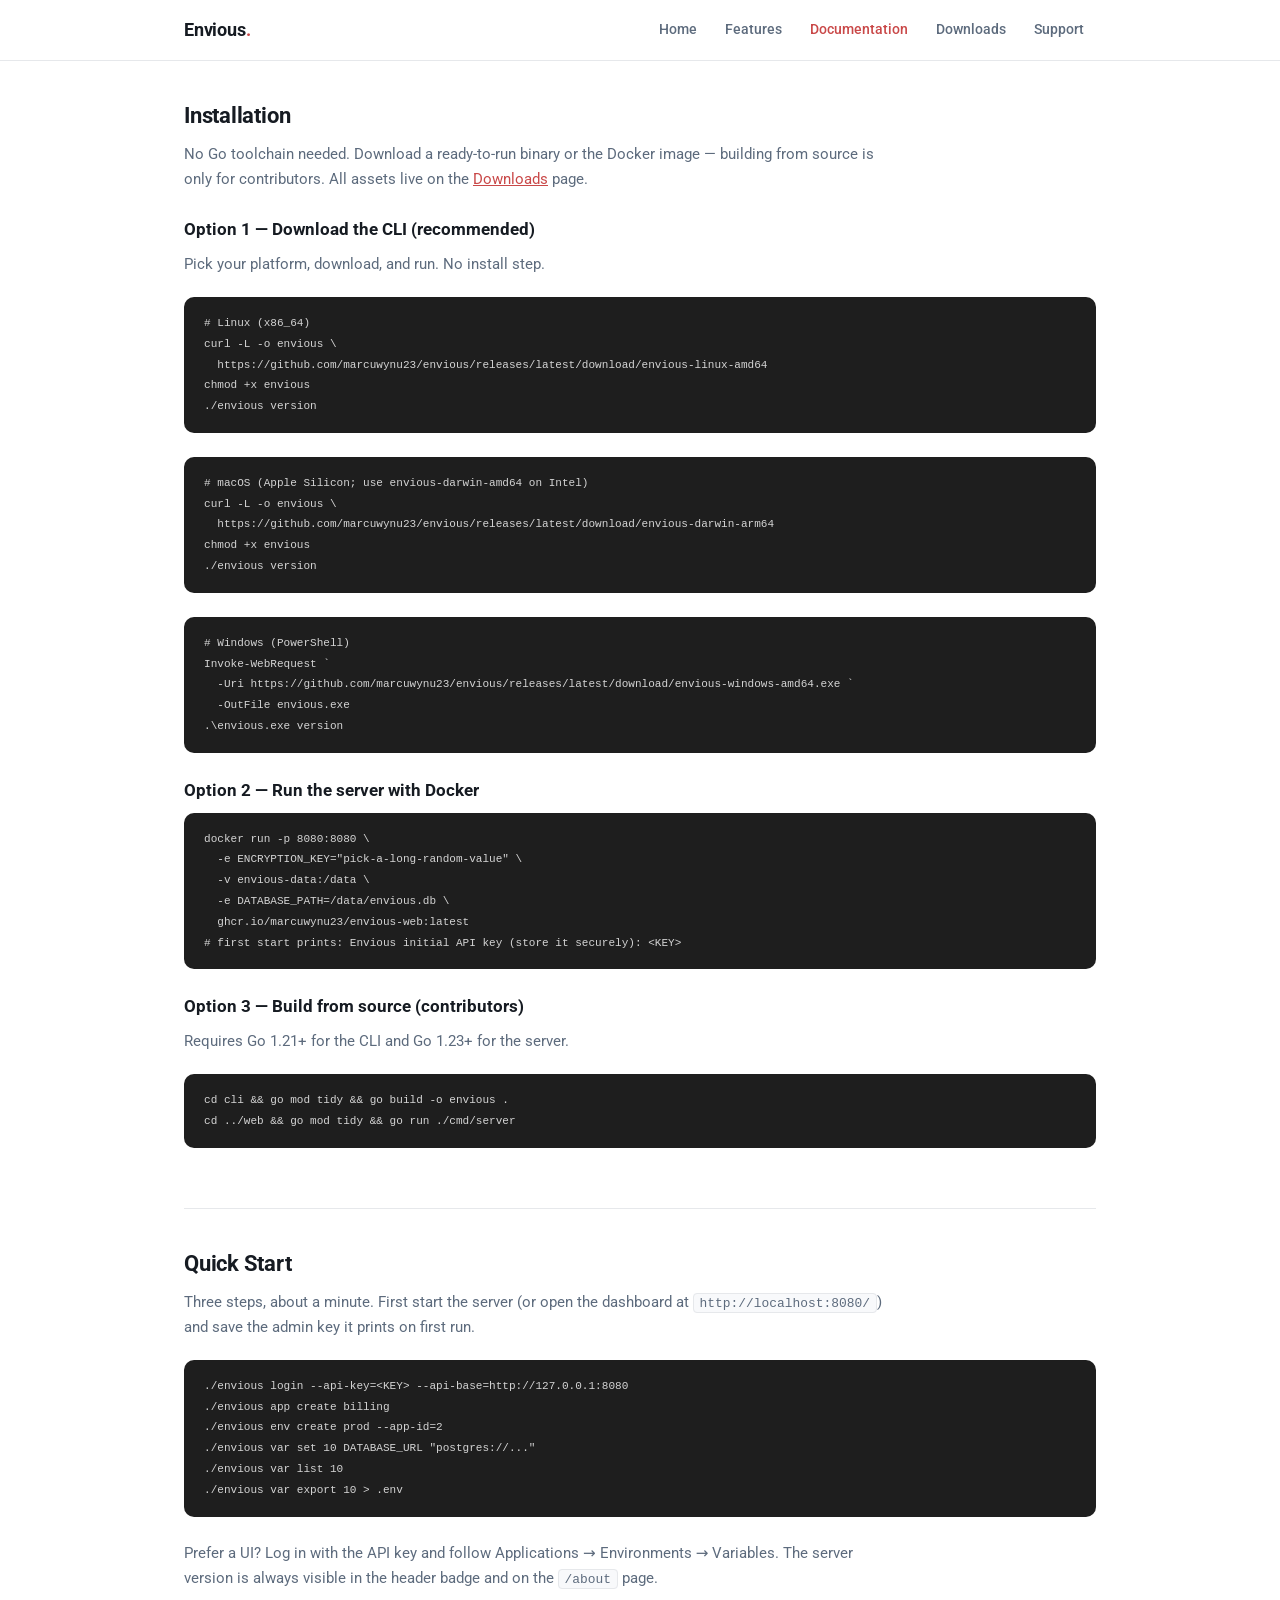
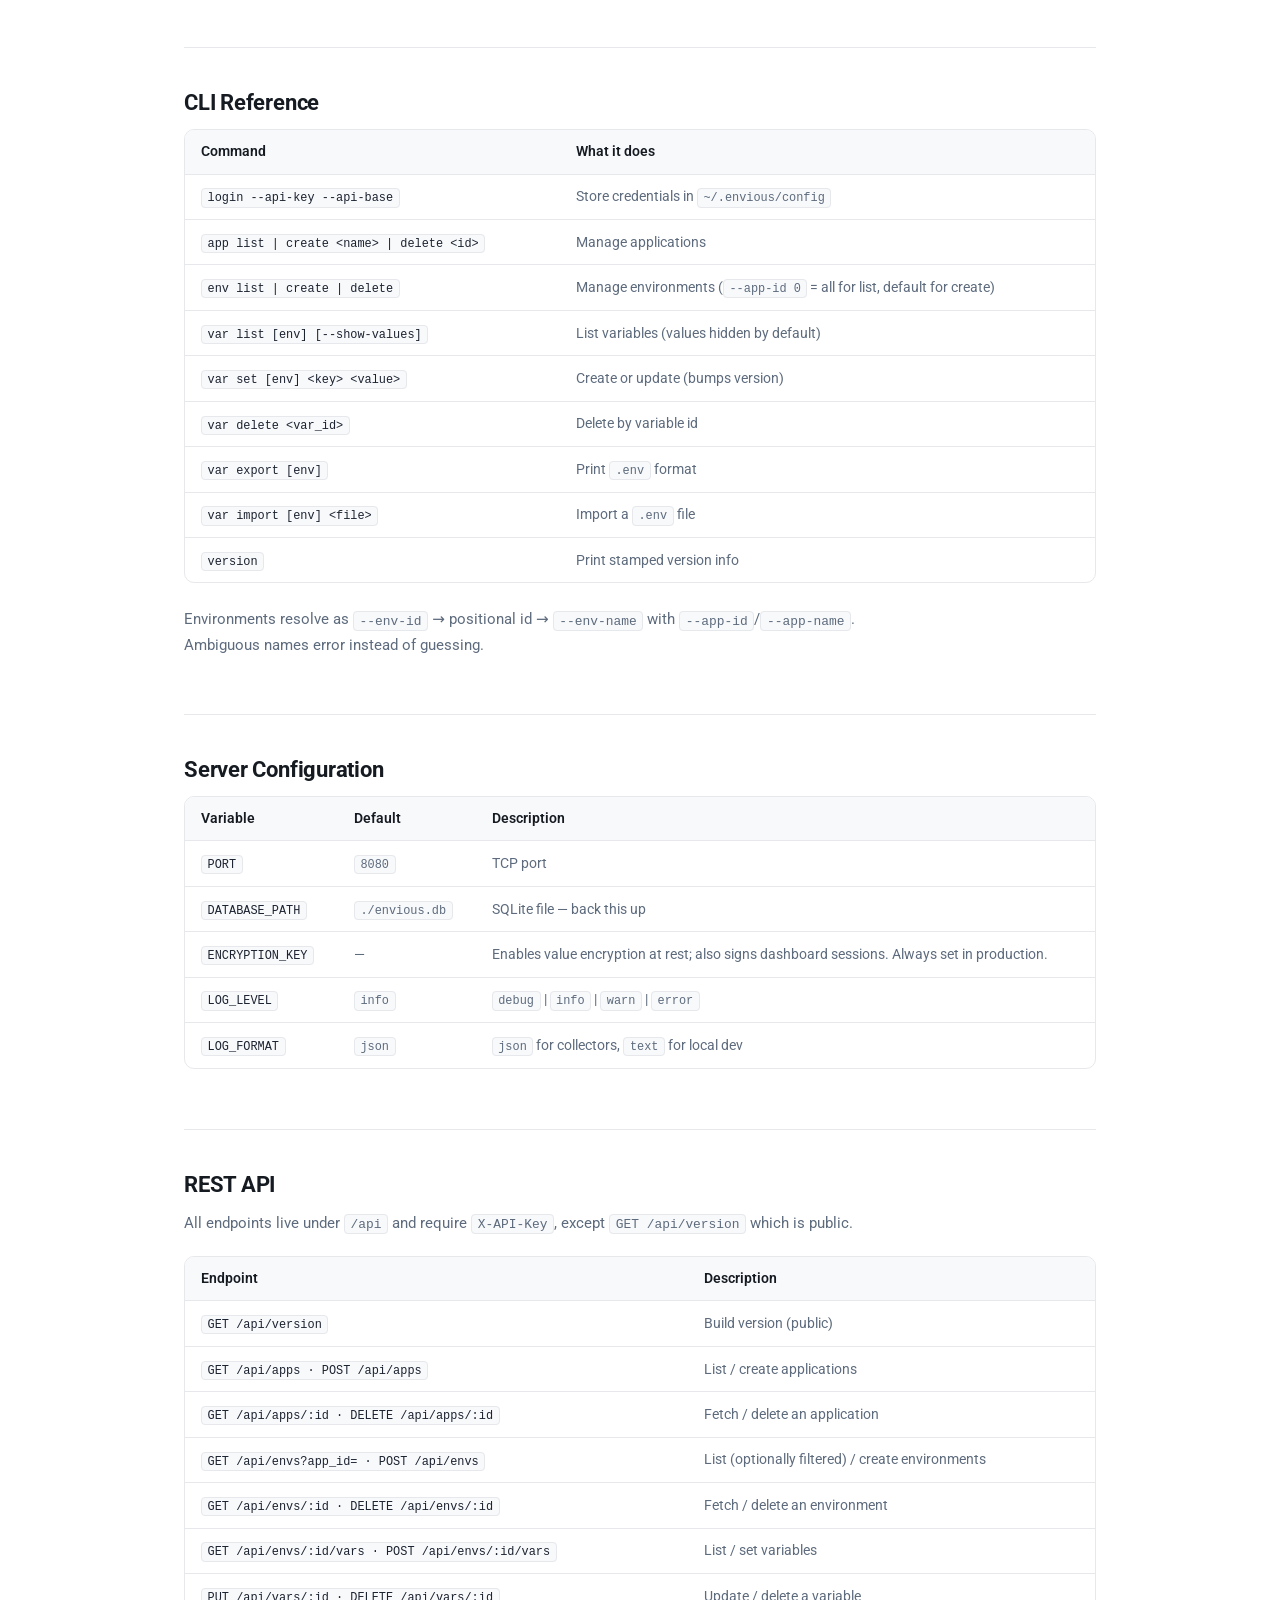
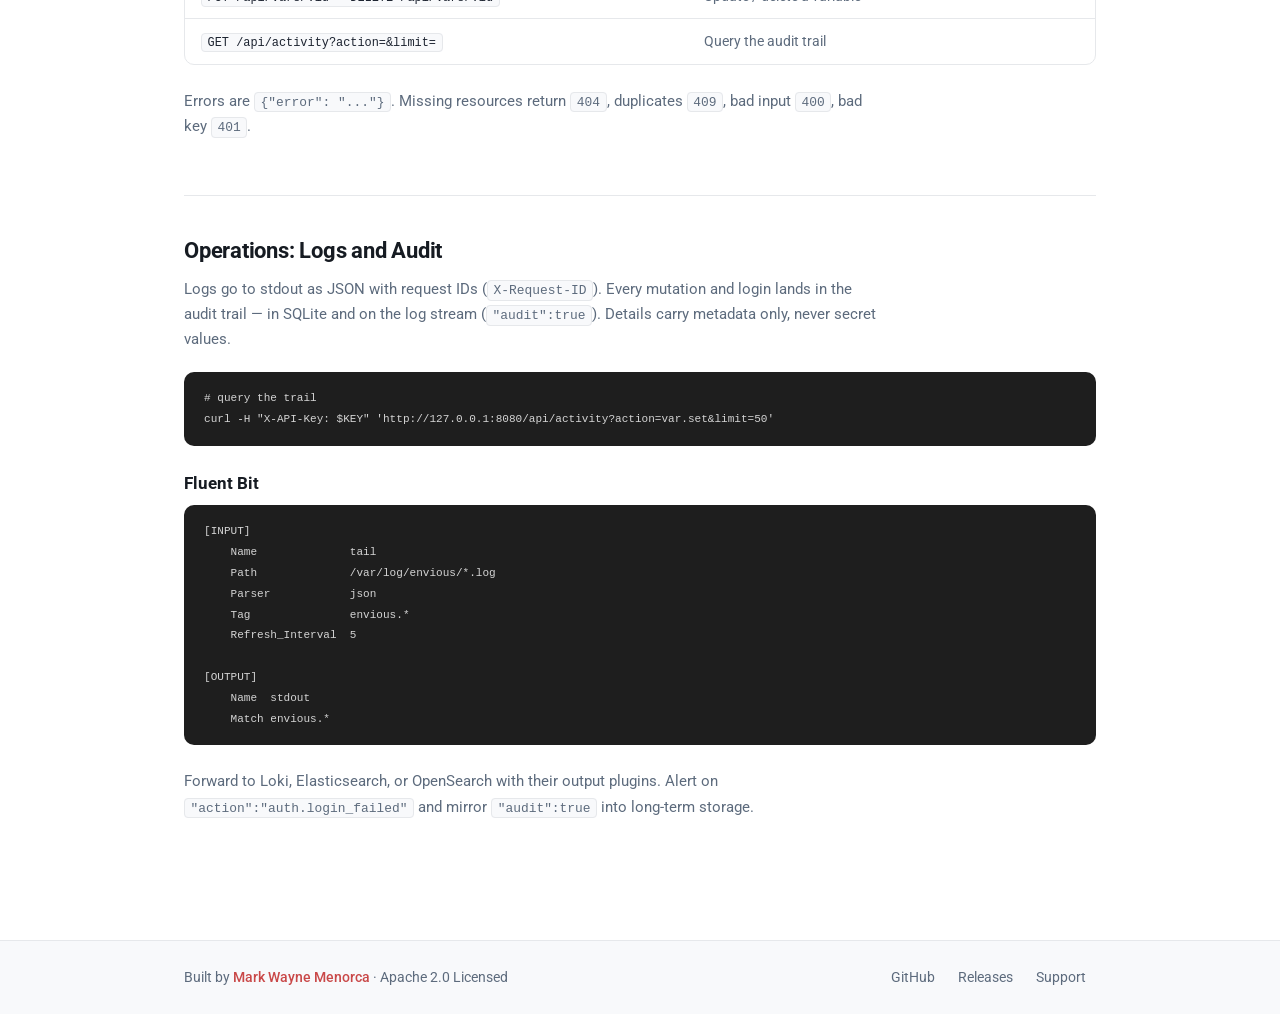
==== docs/documentation.html @ 9991ced7 "docs(site): add official website in docs folder Add enterprise site with home, documentation, downlo" ====
<!doctype html>
<html lang="en">

<head>
  <meta charset="UTF-8" />
  <meta name="viewport" content="width=device-width, initial-scale=1.0" />
  <title>Envious Documentation — Install, Configure, Operate</title>
  <meta name="description"
    content="Envious documentation: installation, quick start, CLI reference, server configuration, REST API, audit trail, and Fluent Bit log collection." />
  <meta name="author" content="Mark Wayne Menorca" />
  <meta name="robots" content="index,follow" />
  <link rel="canonical" href="https://marcuwynu23.github.io/envious/documentation.html" />
  <meta property="og:type" content="website" />
  <meta property="og:title" content="Envious Documentation" />
  <meta property="og:description" content="Install, configure, and operate your self-hosted Envious server." />
  <meta property="og:url" content="https://marcuwynu23.github.io/envious/documentation.html" />
  <link rel="preconnect" href="https://fonts.googleapis.com" />
  <link rel="preconnect" href="https://fonts.gstatic.com" crossorigin />
  <link href="https://fonts.googleapis.com/css2?family=Roboto:ital,wght@0,300;0,400;0,500;0,700;1,400&display=swap"
    rel="stylesheet" />
  <link rel="stylesheet" href="styles.css" />
</head>

<body>
  <header class="header">
    <div class="header-inner">
      <a href="index.html" class="logo">Envious<span>.</span></a>
      <button type="button" class="nav-toggle" id="nav-toggle" aria-label="Open menu" aria-expanded="false"
        aria-controls="nav-drawer">
        <span class="nav-toggle__bar"></span>
        <span class="nav-toggle__bar"></span>
        <span class="nav-toggle__bar"></span>
      </button>
      <nav class="nav">
        <a href="index.html">Home</a>
        <a href="index.html#features">Features</a>
        <a href="documentation.html" class="active">Documentation</a>
        <a href="downloads.html">Downloads</a>
        <a href="support.html">Support</a>
      </nav>
      <div class="nav-backdrop" id="nav-backdrop" aria-hidden="true"></div>
      <div class="nav-drawer" id="nav-drawer" role="dialog" aria-label="Navigation menu" aria-hidden="true">
        <ul class="nav-drawer__links">
          <li><a href="index.html">Home</a></li>
          <li><a href="index.html#features">Features</a></li>
          <li><a href="documentation.html">Documentation</a></li>
          <li><a href="downloads.html">Downloads</a></li>
          <li><a href="support.html">Support</a></li>
        </ul>
      </div>
    </div>
  </header>

  <main class="container-fluid">
    <section id="installation">
      <h2>Installation</h2>
      <p class="section-lead">No Go toolchain needed. Download a ready-to-run binary or the Docker image —
        building from source is only for contributors. All assets live on the
        <a href="downloads.html">Downloads</a> page.</p>
      <h3>Option 1 — Download the CLI (recommended)</h3>
      <p class="section-lead">Pick your platform, download, and run. No install step.</p>
      <pre class="block"><code># Linux (x86_64)
curl -L -o envious \
  https://github.com/marcuwynu23/envious/releases/latest/download/envious-linux-amd64
chmod +x envious
./envious version</code></pre>
      <pre class="block"><code># macOS (Apple Silicon; use envious-darwin-amd64 on Intel)
curl -L -o envious \
  https://github.com/marcuwynu23/envious/releases/latest/download/envious-darwin-arm64
chmod +x envious
./envious version</code></pre>
      <pre class="block"><code># Windows (PowerShell)
Invoke-WebRequest `
  -Uri https://github.com/marcuwynu23/envious/releases/latest/download/envious-windows-amd64.exe `
  -OutFile envious.exe
.\envious.exe version</code></pre>
      <h3>Option 2 — Run the server with Docker</h3>
      <pre class="block"><code>docker run -p 8080:8080 \
  -e ENCRYPTION_KEY="pick-a-long-random-value" \
  -v envious-data:/data \
  -e DATABASE_PATH=/data/envious.db \
  ghcr.io/marcuwynu23/envious-web:latest
# first start prints: Envious initial API key (store it securely): &lt;KEY&gt;</code></pre>
      <h3>Option 3 — Build from source (contributors)</h3>
      <p class="section-lead">Requires Go 1.21+ for the CLI and Go 1.23+ for the server.</p>
      <pre class="block"><code>cd cli &amp;&amp; go mod tidy &amp;&amp; go build -o envious .
cd ../web &amp;&amp; go mod tidy &amp;&amp; go run ./cmd/server</code></pre>
    </section>

    <section id="quickstart">
      <h2>Quick Start</h2>
      <p class="section-lead">Three steps, about a minute. First start the server (or open the dashboard at
        <code>http://localhost:8080/</code>) and save the admin key it prints on first run.</p>
      <pre class="block"><code>./envious login --api-key=&lt;KEY&gt; --api-base=http://127.0.0.1:8080
./envious app create billing
./envious env create prod --app-id=2
./envious var set 10 DATABASE_URL "postgres://..."
./envious var list 10
./envious var export 10 &gt; .env</code></pre>
      <p class="section-lead">Prefer a UI? Log in with the API key and follow Applications → Environments → Variables. The server version is always visible in the header badge and on the <code>/about</code> page.</p>
    </section>

    <section id="cli">
      <h2>CLI Reference</h2>
      <div class="table-wrap">
        <table class="spec">
          <tr><th>Command</th><th>What it does</th></tr>
          <tr><td><code>login --api-key --api-base</code></td><td>Store credentials in <code>~/.envious/config</code></td></tr>
          <tr><td><code>app list | create &lt;name&gt; | delete &lt;id&gt;</code></td><td>Manage applications</td></tr>
          <tr><td><code>env list | create | delete</code></td><td>Manage environments (<code>--app-id 0</code> = all for list, default for create)</td></tr>
          <tr><td><code>var list [env] [--show-values]</code></td><td>List variables (values hidden by default)</td></tr>
          <tr><td><code>var set [env] &lt;key&gt; &lt;value&gt;</code></td><td>Create or update (bumps version)</td></tr>
          <tr><td><code>var delete &lt;var_id&gt;</code></td><td>Delete by variable id</td></tr>
          <tr><td><code>var export [env]</code></td><td>Print <code>.env</code> format</td></tr>
          <tr><td><code>var import [env] &lt;file&gt;</code></td><td>Import a <code>.env</code> file</td></tr>
          <tr><td><code>version</code></td><td>Print stamped version info</td></tr>
        </table>
      </div>
      <p class="section-lead">Environments resolve as <code>--env-id</code> → positional id → <code>--env-name</code> with <code>--app-id</code>/<code>--app-name</code>. Ambiguous names error instead of guessing.</p>
    </section>

    <section id="configuration">
      <h2>Server Configuration</h2>
      <div class="table-wrap">
        <table class="spec">
          <tr><th>Variable</th><th>Default</th><th>Description</th></tr>
          <tr><td><code>PORT</code></td><td><code>8080</code></td><td>TCP port</td></tr>
          <tr><td><code>DATABASE_PATH</code></td><td><code>./envious.db</code></td><td>SQLite file — back this up</td></tr>
          <tr><td><code>ENCRYPTION_KEY</code></td><td>—</td><td>Enables value encryption at rest; also signs dashboard sessions. Always set in production.</td></tr>
          <tr><td><code>LOG_LEVEL</code></td><td><code>info</code></td><td><code>debug</code> | <code>info</code> | <code>warn</code> | <code>error</code></td></tr>
          <tr><td><code>LOG_FORMAT</code></td><td><code>json</code></td><td><code>json</code> for collectors, <code>text</code> for local dev</td></tr>
        </table>
      </div>
    </section>

    <section id="api">
      <h2>REST API</h2>
      <p class="section-lead">All endpoints live under <code>/api</code> and require <code>X-API-Key</code>, except <code>GET /api/version</code> which is public.</p>
      <div class="table-wrap">
        <table class="spec">
          <tr><th>Endpoint</th><th>Description</th></tr>
          <tr><td><code>GET /api/version</code></td><td>Build version (public)</td></tr>
          <tr><td><code>GET /api/apps · POST /api/apps</code></td><td>List / create applications</td></tr>
          <tr><td><code>GET /api/apps/:id · DELETE /api/apps/:id</code></td><td>Fetch / delete an application</td></tr>
          <tr><td><code>GET /api/envs?app_id= · POST /api/envs</code></td><td>List (optionally filtered) / create environments</td></tr>
          <tr><td><code>GET /api/envs/:id · DELETE /api/envs/:id</code></td><td>Fetch / delete an environment</td></tr>
          <tr><td><code>GET /api/envs/:id/vars · POST /api/envs/:id/vars</code></td><td>List / set variables</td></tr>
          <tr><td><code>PUT /api/vars/:id · DELETE /api/vars/:id</code></td><td>Update / delete a variable</td></tr>
          <tr><td><code>GET /api/activity?action=&amp;limit=</code></td><td>Query the audit trail</td></tr>
        </table>
      </div>
      <p class="section-lead">Errors are <code>{"error": "..."}</code>. Missing resources return <code>404</code>, duplicates <code>409</code>, bad input <code>400</code>, bad key <code>401</code>.</p>
    </section>

    <section id="operations">
      <h2>Operations: Logs and Audit</h2>
      <p class="section-lead">Logs go to stdout as JSON with request IDs (<code>X-Request-ID</code>). Every mutation and login lands in the audit trail — in SQLite and on the log stream (<code>"audit":true</code>). Details carry metadata only, never secret values.</p>
      <pre class="block"><code># query the trail
curl -H "X-API-Key: $KEY" 'http://127.0.0.1:8080/api/activity?action=var.set&amp;limit=50'</code></pre>
      <h3>Fluent Bit</h3>
      <pre class="block"><code>[INPUT]
    Name              tail
    Path              /var/log/envious/*.log
    Parser            json
    Tag               envious.*
    Refresh_Interval  5

[OUTPUT]
    Name  stdout
    Match envious.*</code></pre>
      <p class="section-lead">Forward to Loki, Elasticsearch, or OpenSearch with their output plugins. Alert on <code>"action":"auth.login_failed"</code> and mirror <code>"audit":true</code> into long-term storage.</p>
    </section>
  </main>

  <footer class="footer">
    <div class="footer-inner">
      <p class="footer-credit">Built by <a href="https://github.com/marcuwynu23">Mark Wayne Menorca</a> · Apache 2.0 Licensed</p>
      <div class="footer-links">
        <a href="https://github.com/marcuwynu23/envious">GitHub</a>
        <a href="https://github.com/marcuwynu23/envious/releases">Releases</a>
        <a href="support.html">Support</a>
      </div>
    </div>
  </footer>

  <script src="nav.js"></script>
</body>

</html>
---- docs/styles.css ----
/* Envious docs site — clean professional light theme.
   Sticky white header, contained content column, compact hero,
   static footer. Brand accent is Envious red, used sparingly. */
:root {
  --bg: #ffffff;
  --bg-soft: #f8f9fb;
  --surface: #fff;
  --border: #e6e8eb;
  --text: #1c2330;
  --text-muted: #5d6b7d;
  --accent: #c94848;
  --accent-hover: #a33333;
  --ink: #161b22;
  --content-width: 960px;
}

* { box-sizing: border-box; }
html { scroll-behavior: smooth; }

body {
  margin: 0;
  min-height: 100vh;
  font-family: "Roboto", system-ui, -apple-system, "Segoe UI", sans-serif;
  background: var(--bg);
  color: var(--text);
  line-height: 1.65;
  font-size: 16px;
  display: flex;
  flex-direction: column;
}

main.container-fluid, .container-fluid {
  width: 100%;
  max-width: var(--content-width);
  margin: 0 auto;
  padding: 0 1.5rem 3rem;
  flex: 1;
}

/* ----- Sticky Header ----- */
.header {
  position: sticky; top: 0; z-index: 100;
  background: rgba(255, 255, 255, 0.97);
  border-bottom: 1px solid var(--border);
}
.header-inner {
  max-width: var(--content-width);
  margin: 0 auto;
  padding: 0 1.5rem;
  height: 60px;
  display: flex;
  align-items: center;
  justify-content: space-between;
}
.logo { font-weight: 700; font-size: 1.15rem; color: var(--ink); text-decoration: none; letter-spacing: -0.01em; }
.logo span { color: var(--accent); }
.nav { display: flex; gap: 0.25rem; }
.nav a {
  color: var(--text-muted); text-decoration: none; font-size: 0.9rem; font-weight: 500;
  padding: 0.45rem 0.75rem; border-radius: 6px;
}
.nav a:hover { color: var(--text); background: var(--bg-soft); }
.nav a.active { color: var(--accent); }

/* ----- Hero (compact, light) ----- */
.hero { padding: 3.5rem 0 2.5rem; }
.hero-inner {
  display: grid; grid-template-columns: 1fr; gap: 2rem; align-items: center;
}
@media (min-width: 768px) { .hero-inner { grid-template-columns: 1.05fr 1fr; gap: 3rem; } }
.hero-content, .hero-script { min-width: 0; }

.hero-eyebrow {
  display: inline-block; font-size: 0.75rem; font-weight: 700;
  letter-spacing: 0.08em; text-transform: uppercase;
  color: var(--accent); margin: 0 0 0.75rem;
}
.hero h1 {
  font-size: clamp(2rem, 4.5vw, 2.75rem); font-weight: 700;
  margin: 0 0 0.5rem; letter-spacing: -0.02em; color: var(--ink); line-height: 1.15;
}
.hero .tagline { font-size: 1.1rem; color: var(--text); margin: 0 0 0.75rem; font-weight: 500; }
.hero .hero-desc { font-size: 0.95rem; color: var(--text-muted); line-height: 1.65; margin: 0 0 1.25rem; max-width: 34rem; }
.hero-tags { display: flex; flex-wrap: wrap; gap: 0.4rem; margin-bottom: 1.5rem; }
.hero .hero-tags span {
  font-size: 0.72rem; font-weight: 500; color: var(--text-muted);
  background: var(--bg-soft); border: 1px solid var(--border);
  padding: 0.25rem 0.6rem; border-radius: 999px;
}
.hero-cta { display: flex; gap: 0.75rem; flex-wrap: wrap; }
.btn { font-size: 0.875rem; font-weight: 500; padding: 0.6rem 1.25rem; border-radius: 8px; text-decoration: none; font-family: inherit; }
.btn-primary { background: var(--accent); color: #fff; border: 1px solid var(--accent); }
.btn-primary:hover { background: var(--accent-hover); border-color: var(--accent-hover); }
.btn-outline { background: transparent; color: var(--text); border: 1px solid var(--border); }
.btn-outline:hover { border-color: var(--text-muted); }

/* Terminal panel */
.hero-script-editor {
  background: #1e1e1e; border: 1px solid #2d2d2d; border-radius: 10px;
  overflow: hidden; box-shadow: 0 12px 32px rgba(22, 27, 34, 0.18);
}
.hero-script-tabbar {
  display: flex; align-items: center; padding: 0 0.5rem 0 0.75rem;
  background: #252526; border-bottom: 1px solid #333; min-height: 2.25rem;
}
.hero-script-tab {
  font-size: 0.8125rem; font-family: Consolas, "Courier New", monospace;
  padding: 0.4rem 1rem; background: #1e1e1e; color: #fff;
  border-bottom: 2px solid var(--accent); margin-bottom: -1px;
}
.hero-script pre {
  margin: 0; padding: 1rem 1.25rem; background: #1e1e1e; overflow-x: auto;
  font-size: 0.8125rem; line-height: 1.6; color: #d4d4d4;
  font-family: Consolas, "Courier New", monospace;
}
.hero-script pre code { background: none; padding: 0; border: none; color: inherit; }
.term-prompt { color: #4ec9b0; }
.term-comment { color: #6a9955; }
.term-cmd { color: #9cdcfe; }
.term-out { color: #ce9178; }

/* ----- Sections ----- */
section { padding: 2.25rem 0; border-top: 1px solid var(--border); }
section:first-of-type { border-top: 0; }
section h2 { font-size: 1.4rem; font-weight: 700; margin: 0 0 0.5rem; color: var(--ink); letter-spacing: -0.01em; }
section h3 { color: var(--ink); font-size: 1.05rem; margin: 1.5rem 0 0.5rem; }
.intro-text, .why-list, .when-list, .advantages-list {
  font-size: 0.95rem; color: var(--text-muted); line-height: 1.7; margin: 0 0 1rem;
}
.intro-text { max-width: 44rem; }
.why-list, .when-list, .advantages-list { padding-left: 1.25rem; margin-bottom: 0.5rem; }
.why-list li, .when-list li, .advantages-list li { margin-bottom: 0.5rem; }
.why-list strong, .when-list strong { color: var(--text); }
.section-lead { font-size: 0.95rem; color: var(--text-muted); margin: 0 0 1.25rem; max-width: 44rem; }
.section-lead a, .intro-text a { color: var(--accent); }

.use-case-card, .doc-card {
  background: var(--surface); border: 1px solid var(--border);
  border-radius: 10px; padding: 1.25rem 1.4rem; margin-bottom: 0.9rem;
}
.use-case-card h3, .doc-card h3 { font-size: 1rem; font-weight: 600; margin: 0 0 0.4rem; }
.use-case-card p, .doc-card p { margin: 0; font-size: 0.9rem; color: var(--text-muted); line-height: 1.6; }

.features-grid { display: grid; grid-template-columns: repeat(auto-fill, minmax(280px, 1fr)); gap: 0.9rem; }
.feature-card {
  background: var(--surface); border: 1px solid var(--border); border-radius: 10px;
  padding: 1.2rem 1.3rem;
}
.feature-card h3 { font-size: 0.95rem; font-weight: 600; margin: 0 0 0.35rem; }
.feature-card p { margin: 0; font-size: 0.85rem; color: var(--text-muted); line-height: 1.6; }

.doc-links, .download-links { display: flex; flex-direction: column; gap: 0.5rem; }
.doc-links a, .download-links a { color: var(--accent); text-decoration: none; font-size: 0.9rem; }
.doc-links a:hover, .download-links a:hover { text-decoration: underline; }

/* Tables */
.table-wrap { overflow-x: auto; margin: 0 0 1.5rem; border: 1px solid var(--border); border-radius: 10px; background: var(--surface); }
table.spec { width: 100%; border-collapse: collapse; font-size: 0.875rem; }
table.spec th, table.spec td { text-align: left; padding: 0.65rem 1rem; border-bottom: 1px solid var(--border); }
table.spec tr:last-child th, table.spec tr:last-child td { border-bottom: 0; }
table.spec th { background: var(--bg-soft); font-weight: 600; white-space: nowrap; color: var(--ink); }
table.spec td { color: var(--text-muted); }
table.spec td:first-child { color: var(--text); }
table.spec a { color: var(--accent); }

/* Code blocks */
pre.block {
  background: #1e1e1e; color: #d4d4d4; border-radius: 10px;
  padding: 1rem 1.25rem; overflow-x: auto; font-size: 0.8125rem; line-height: 1.6;
  font-family: Consolas, "Courier New", monospace; margin: 0 0 1.5rem;
}
code {
  font-family: Consolas, "Courier New", monospace; font-size: 0.85em;
  background: var(--bg-soft); padding: 0.1rem 0.35rem; border-radius: 4px; border: 1px solid var(--border);
}
pre.block code { background: none; padding: 0; border: none; color: inherit; }
.hero-desc code, .section-lead code { background: var(--bg-soft); }

/* Support contact card */
.contact-card {
  background: var(--ink); color: #e8e8e8; border-radius: 12px;
  padding: 1.75rem; margin-bottom: 1rem;
}
.contact-card h3 { color: #fff; margin: 0 0 0.5rem; font-size: 1.05rem; }
.contact-card p { margin: 0 0 1.1rem; font-size: 0.9rem; color: #a3a3a3; max-width: 36rem; }
.contact-card a.mail {
  display: inline-block; background: var(--accent); color: #fff;
  padding: 0.6rem 1.25rem; border-radius: 8px; text-decoration: none; font-size: 0.875rem; font-weight: 500;
}
.contact-card a.mail:hover { background: var(--accent-hover); }

/* ----- Static Footer ----- */
.footer {
  border-top: 1px solid var(--border);
  background: var(--bg-soft);
  padding: 1.25rem 0;
  margin-top: 1rem;
}
.footer-inner {
  max-width: var(--content-width); margin: 0 auto; padding: 0 1.5rem;
  display: flex; align-items: center; justify-content: space-between; flex-wrap: wrap; gap: 0.75rem;
}
.footer-credit { margin: 0; font-size: 0.85rem; color: var(--text-muted); }
.footer-credit a { color: var(--accent); text-decoration: none; font-weight: 500; }
.footer-credit a:hover { text-decoration: underline; }
.footer-links { display: flex; align-items: center; gap: 0.25rem; }
.footer-links a { font-size: 0.85rem; color: var(--text-muted); text-decoration: none; padding: 0.35rem 0.6rem; border-radius: 6px; }
.footer-links a:hover { color: var(--accent); background: rgba(201, 72, 72, 0.08); }

/* ----- Mobile nav ----- */
.nav-toggle {
  display: none; flex-direction: column; justify-content: center; gap: 5px;
  width: 44px; height: 44px; padding: 0; border: none; background: transparent;
  color: var(--ink); cursor: pointer; border-radius: 8px; -webkit-tap-highlight-color: transparent;
}
.nav-toggle:hover { background: var(--bg-soft); }
.nav-toggle__bar { display: block; width: 22px; height: 2.5px; background: currentColor; border-radius: 2px; transition: transform .25s, opacity .25s; }
body.nav-open .nav-toggle__bar:nth-child(1) { transform: translateY(7.5px) rotate(45deg); }
body.nav-open .nav-toggle__bar:nth-child(2) { opacity: 0; }
body.nav-open .nav-toggle__bar:nth-child(3) { transform: translateY(-7.5px) rotate(-45deg); }
.nav-backdrop, .nav-drawer { display: none; }

@media (max-width: 768px) {
  .header-inner { position: relative; }
  .nav-toggle { display: flex; order: 2; margin-left: auto; }
  .header .nav { display: none; }
  .nav-backdrop {
    display: block; position: fixed; inset: 0; background: rgba(0,0,0,.45); z-index: 1001;
    opacity: 0; visibility: hidden; transition: opacity .25s, visibility .25s;
  }
  body.nav-open .nav-backdrop { opacity: 1; visibility: visible; }
  .nav-drawer {
    display: block; position: fixed; top: 0; left: 0; width: min(280px, 85vw); height: 100%;
    background: var(--surface); box-shadow: 4px 0 24px rgba(0,0,0,.15); z-index: 1002;
    overflow-y: auto; transform: translateX(-100%); transition: transform .25s ease-out;
  }
  body.nav-open .nav-drawer { transform: translateX(0); }
  .nav-drawer__links { list-style: none; margin: 0; padding: 1rem 0; }
  .nav-drawer__links a {
    display: flex; align-items: center; padding: 1rem 1.5rem;
    color: var(--text); text-decoration: none; font-weight: 500; font-size: 1rem;
  }
  .nav-drawer__links a:hover { background: var(--bg-soft); color: var(--accent); }
  body.nav-open { overflow: hidden; }
  .hero { padding: 2.25rem 0 1.75rem; }
  .hero-inner { grid-template-columns: 1fr; gap: 1.5rem; }
  .hero h1 { font-size: 1.75rem; }
  main.container-fluid, .container-fluid { padding: 0 1rem 2rem; }
  .header-inner, .footer-inner { padding: 0 1rem; }
  section { padding: 1.75rem 0; }
  .features-grid { grid-template-columns: 1fr; }
  .footer-inner { flex-direction: column; align-items: center; text-align: center; gap: 0.5rem; }
  .footer-links { justify-content: center; }
}
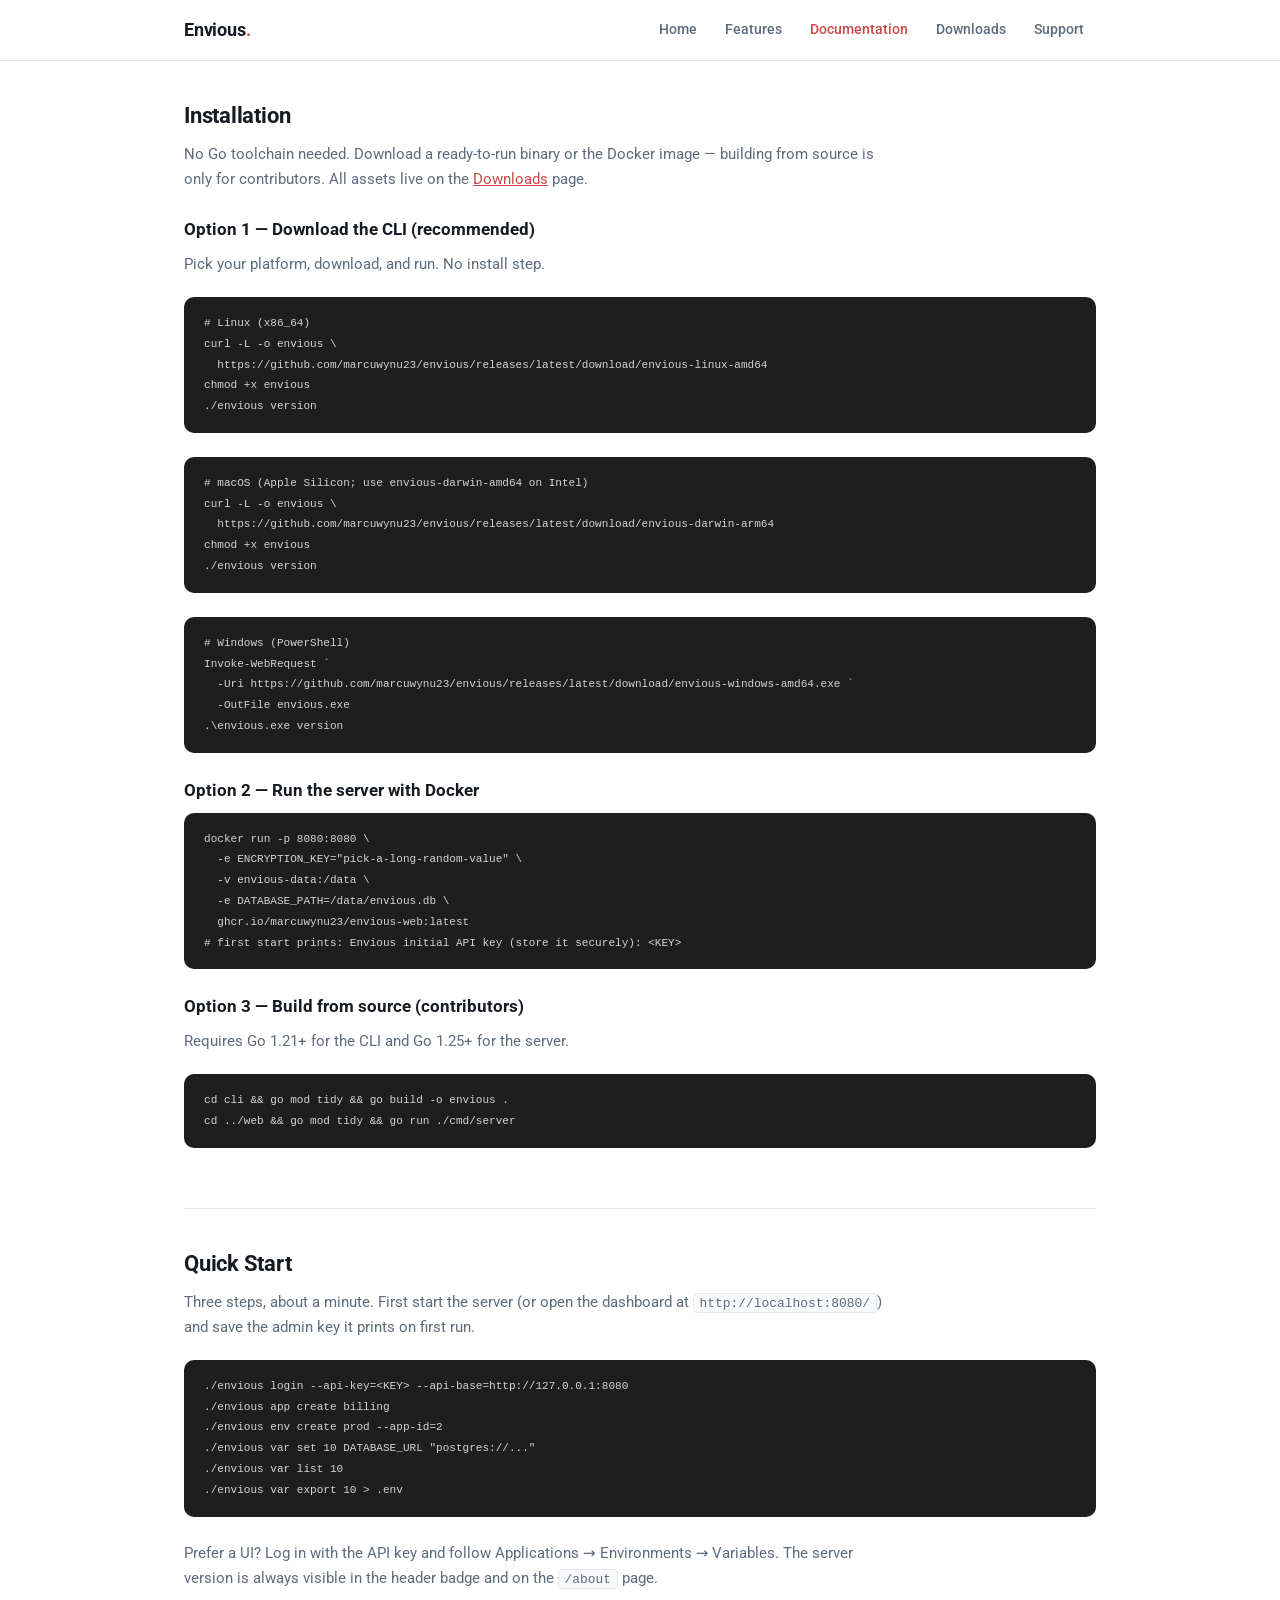
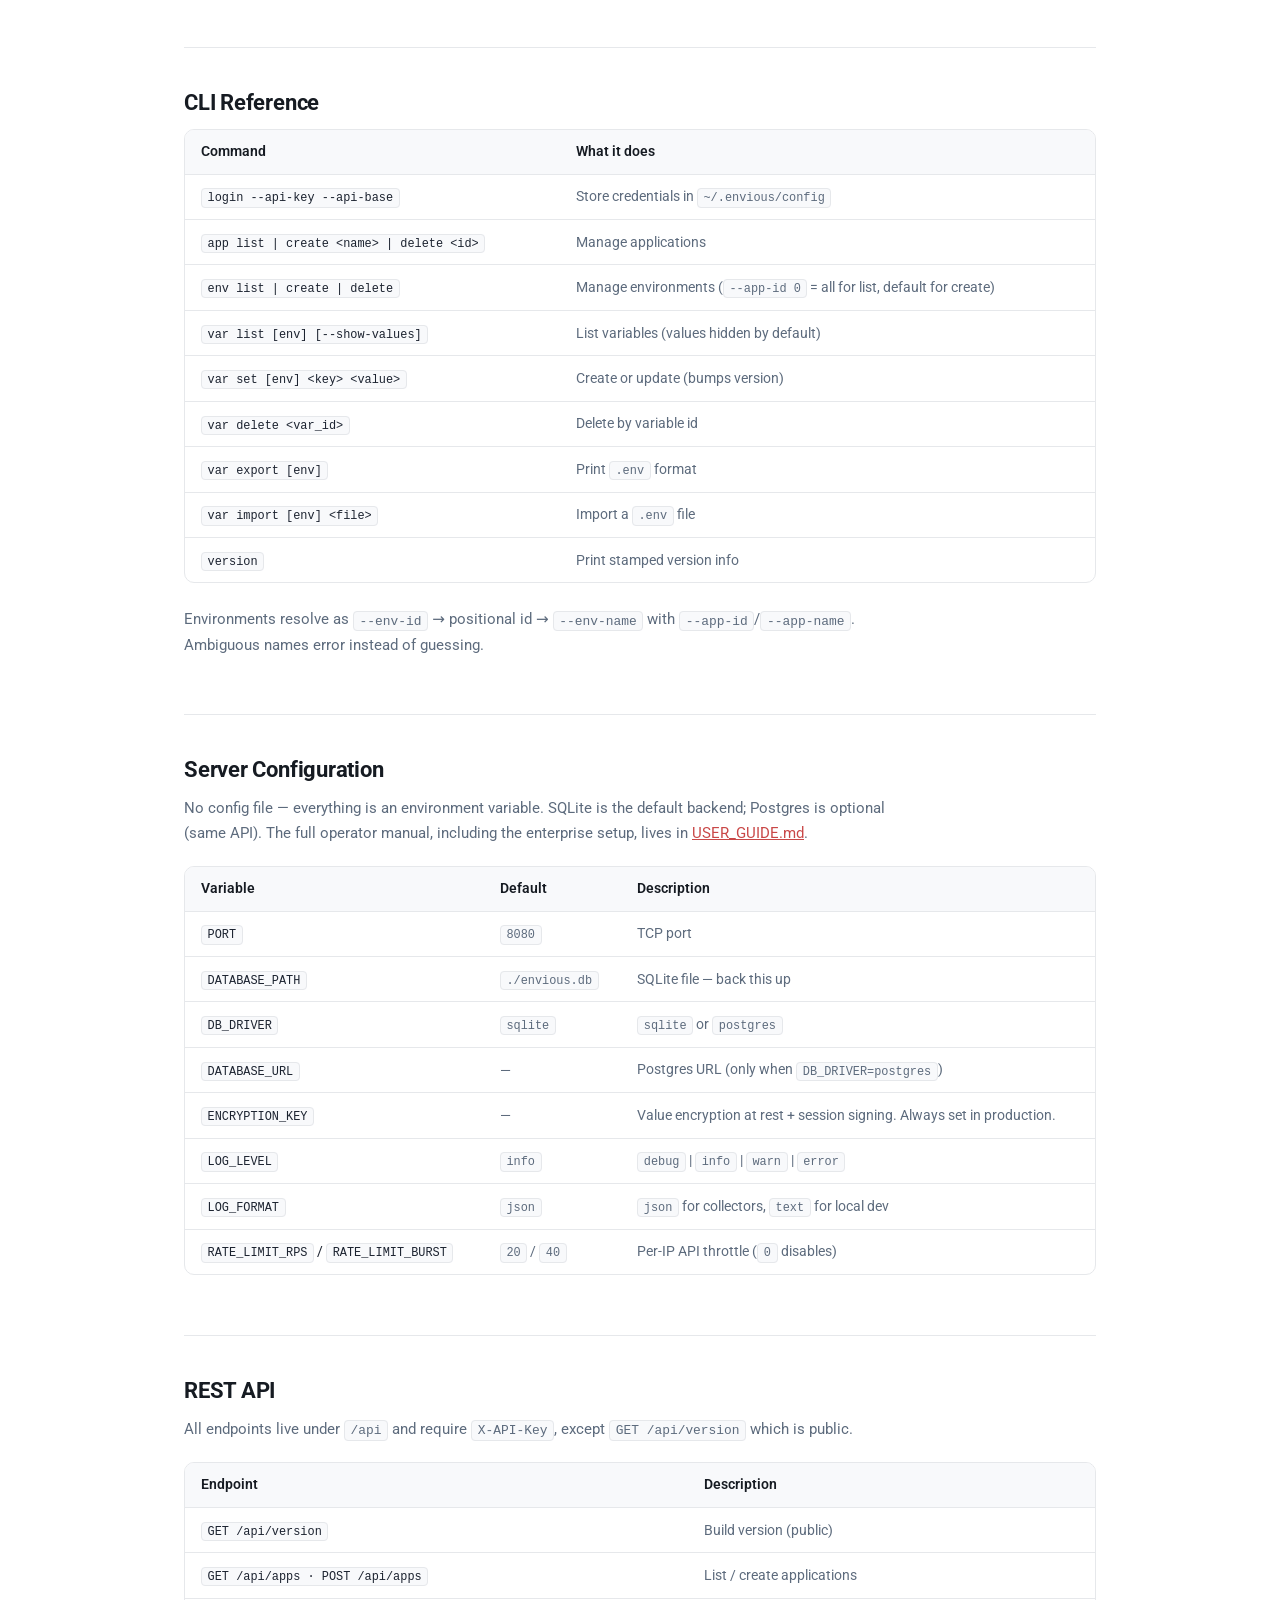
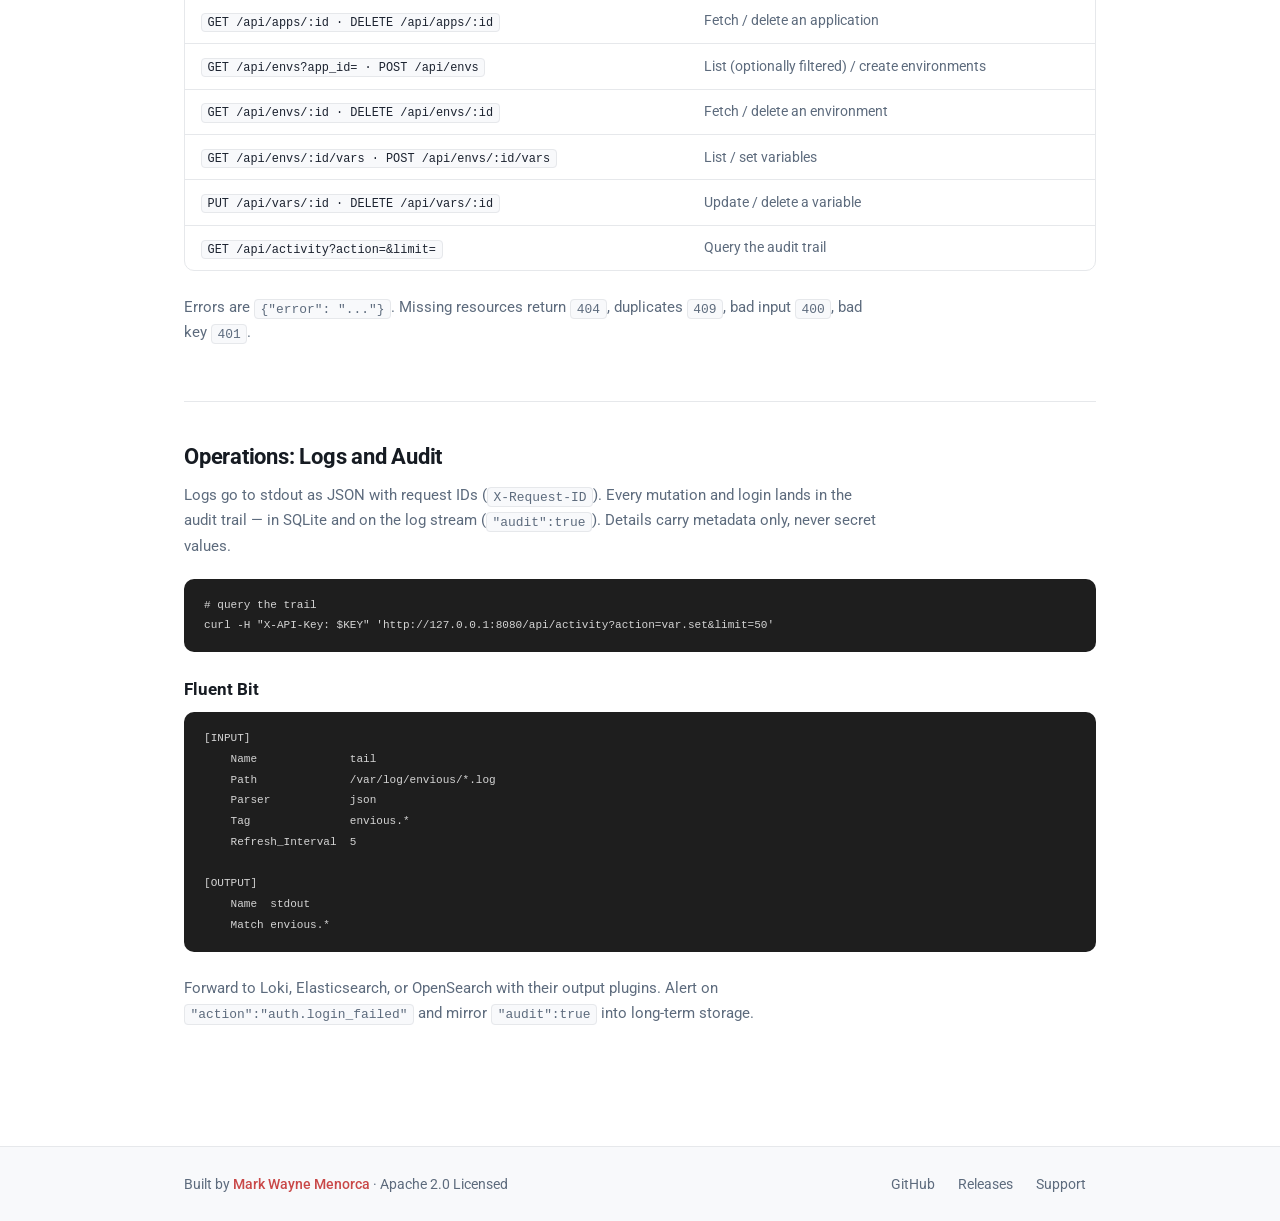
==== commit e655ebf5: "docs(site): note postgres backend and link user guide Config table gains database and throttle rows," ====
--- a/docs/documentation.html
+++ b/docs/documentation.html
@@ -82,7 +82,7 @@
   ghcr.io/marcuwynu23/envious-web:latest
 # first start prints: Envious initial API key (store it securely): &lt;KEY&gt;</code></pre>
       <h3>Option 3 — Build from source (contributors)</h3>
-      <p class="section-lead">Requires Go 1.21+ for the CLI and Go 1.23+ for the server.</p>
+      <p class="section-lead">Requires Go 1.21+ for the CLI and Go 1.25+ for the server.</p>
       <pre class="block"><code>cd cli &amp;&amp; go mod tidy &amp;&amp; go build -o envious .
 cd ../web &amp;&amp; go mod tidy &amp;&amp; go run ./cmd/server</code></pre>
     </section>
@@ -121,14 +121,21 @@
 
     <section id="configuration">
       <h2>Server Configuration</h2>
+      <p class="section-lead">No config file — everything is an environment variable.
+        SQLite is the default backend; Postgres is optional (same API).
+        The full operator manual, including the enterprise setup, lives in
+        <a href="https://github.com/marcuwynu23/envious/blob/main/USER_GUIDE.md">USER_GUIDE.md</a>.</p>
       <div class="table-wrap">
         <table class="spec">
           <tr><th>Variable</th><th>Default</th><th>Description</th></tr>
           <tr><td><code>PORT</code></td><td><code>8080</code></td><td>TCP port</td></tr>
           <tr><td><code>DATABASE_PATH</code></td><td><code>./envious.db</code></td><td>SQLite file — back this up</td></tr>
-          <tr><td><code>ENCRYPTION_KEY</code></td><td>—</td><td>Enables value encryption at rest; also signs dashboard sessions. Always set in production.</td></tr>
+          <tr><td><code>DB_DRIVER</code></td><td><code>sqlite</code></td><td><code>sqlite</code> or <code>postgres</code></td></tr>
+          <tr><td><code>DATABASE_URL</code></td><td>—</td><td>Postgres URL (only when <code>DB_DRIVER=postgres</code>)</td></tr>
+          <tr><td><code>ENCRYPTION_KEY</code></td><td>—</td><td>Value encryption at rest + session signing. Always set in production.</td></tr>
           <tr><td><code>LOG_LEVEL</code></td><td><code>info</code></td><td><code>debug</code> | <code>info</code> | <code>warn</code> | <code>error</code></td></tr>
           <tr><td><code>LOG_FORMAT</code></td><td><code>json</code></td><td><code>json</code> for collectors, <code>text</code> for local dev</td></tr>
+          <tr><td><code>RATE_LIMIT_RPS</code> / <code>RATE_LIMIT_BURST</code></td><td><code>20</code> / <code>40</code></td><td>Per-IP API throttle (<code>0</code> disables)</td></tr>
         </table>
       </div>
     </section>
